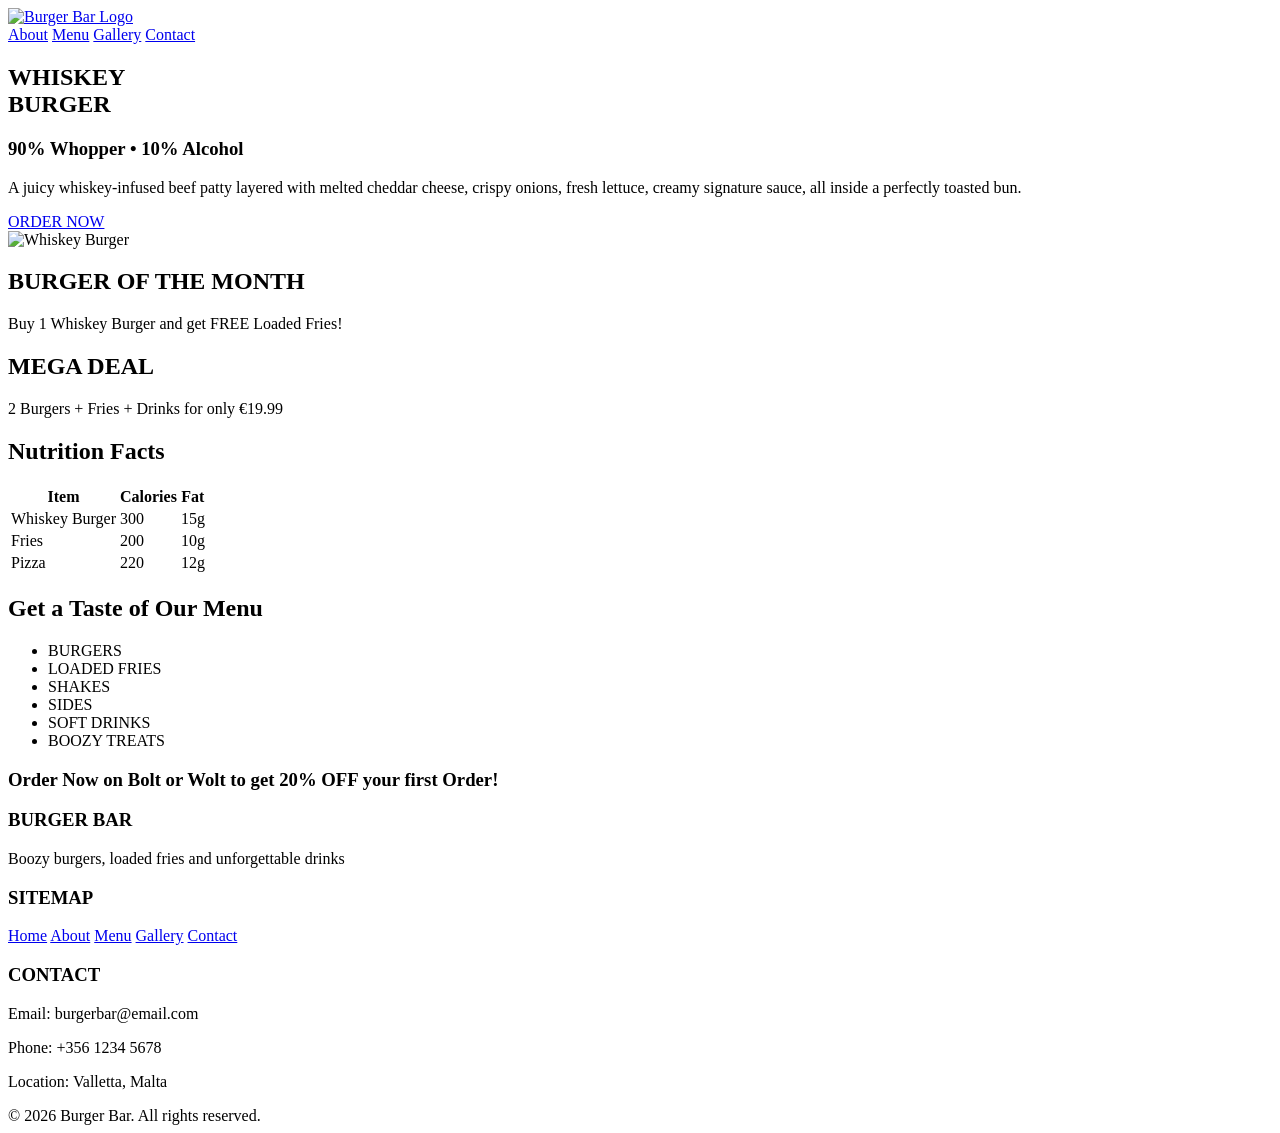
==== index.html @ 1f6b9b0f "homepage" ====
<!DOCTYPE html>
<html>
<head>
	<meta charset="UTF-8">
	<title>Burger Bar</title>
	<link rel="stylesheet" href="css/BurgerBar.css">
<link rel="preconnect" href="https://fonts.googleapis.com">


<link rel="preconnect" href="https://fonts.gstatic.com" crossorigin>

<link href="https://fonts.googleapis.com/css2?family=Poppins:wght@300;400;500;700;900&display=swap" rel="stylesheet">

</head>
<body>


<!-- Navigation Bar -->
<nav class="navbar">
    
    <!-- Logo on left side of the nav bar -->
    <div class="logo">
        <a href="burgerbar.html">
           <img src="images/burgerbarlogo.png" alt="Burger Bar Logo">
        </a>
    </div>

    <!-- Navigation Links -->
    <div class="nav-links">
        <a href="about.html">About</a>
        <a href="menu.html">Menu</a>
        <a href="gallery.html">Gallery</a>
        <a href="contact.html">Contact</a>
    </div>

</nav>


<div class="hero">

    <div class="hero-text">
        <h2>WHISKEY<br>BURGER</h2>

        <h3>90% Whopper • 10% Alcohol</h3>

        <p>
            A juicy whiskey-infused beef patty layered with melted cheddar cheese,
            crispy onions, fresh lettuce, creamy signature sauce,
            all inside a perfectly toasted bun.
        </p>

        <a href="menu.html" class="hero-btn">ORDER NOW</a>
    </div>

    <div class="hero-image">
        <img src="images/burger.png" alt="Whiskey Burger">
    </div>

</div>

<section class="promo-slider">

    <div class="promo-track">

        <!-- SLIDE 1 -->
        <div class="promo-slide">
            <h2> BURGER OF THE MONTH </h2>
            <p>Buy 1 Whiskey Burger and get FREE Loaded Fries!</p>
        </div>

        <!-- SLIDE 2 -->
        <div class="promo-slide">
            <h2> MEGA DEAL </h2>
            <p>2 Burgers + Fries + Drinks for only €19.99</p>
        </div>

    </div>

</section>


<h2 class="section-title">Nutrition Facts</h2>
    <table>
        <tr>
            <th>Item</th>
            <th>Calories</th>
            <th>Fat</th>
        </tr>
        <tr>
            <td>Whiskey Burger</td>
            <td>300</td>
            <td>15g</td>
        </tr>
        <tr>
            <td>Fries</td>
            <td>200</td>
            <td>10g</td>
        </tr>
        <tr>
            <td>Pizza</td>
            <td>220</td>
            <td>12g</td>
        </tr>
    </table>

<h2 class="section-title">Get a Taste of Our Menu</h2>

<ul class="menu">
    <li>
        BURGERS
    </li>
    <li>
        LOADED FRIES
    </li>
    <li>      
        SHAKES
    </li>
    <li>        
        SIDES
    </li>
    <li>
        SOFT DRINKS
    </li>
 <li>
        BOOZY TREATS
    </li>
</ul>


<div class="bottombar">
    <h3>Order Now on Bolt or Wolt to get 20% OFF your first Order!</h3>
</div>

<footer class="footer">

    <div class="footer-container">

        <div class="footer-box">
            <h3>BURGER BAR</h3>

            <p>
                Boozy burgers, loaded fries and unforgettable drinks
            </p>
        </div>

        <div class="footer-box">
            <h3>SITEMAP</h3>

            <a href="BurgerBar.html">Home</a>
            <a href="about.html">About</a>
            <a href="menu.html">Menu</a>
            <a href="gallery.html">Gallery</a>
            <a href="contact.html">Contact</a>
        </div>

        <div class="footer-box">
            <h3>CONTACT</h3>

            <p>Email: burgerbar@email.com</p>
            <p>Phone: +356 1234 5678</p>
            <p>Location: Valletta, Malta</p>
        </div>

    </div>

    <div class="footer-bottom">
        © 2026 Burger Bar. All rights reserved.
    </div>

</footer>


</body>
</html>
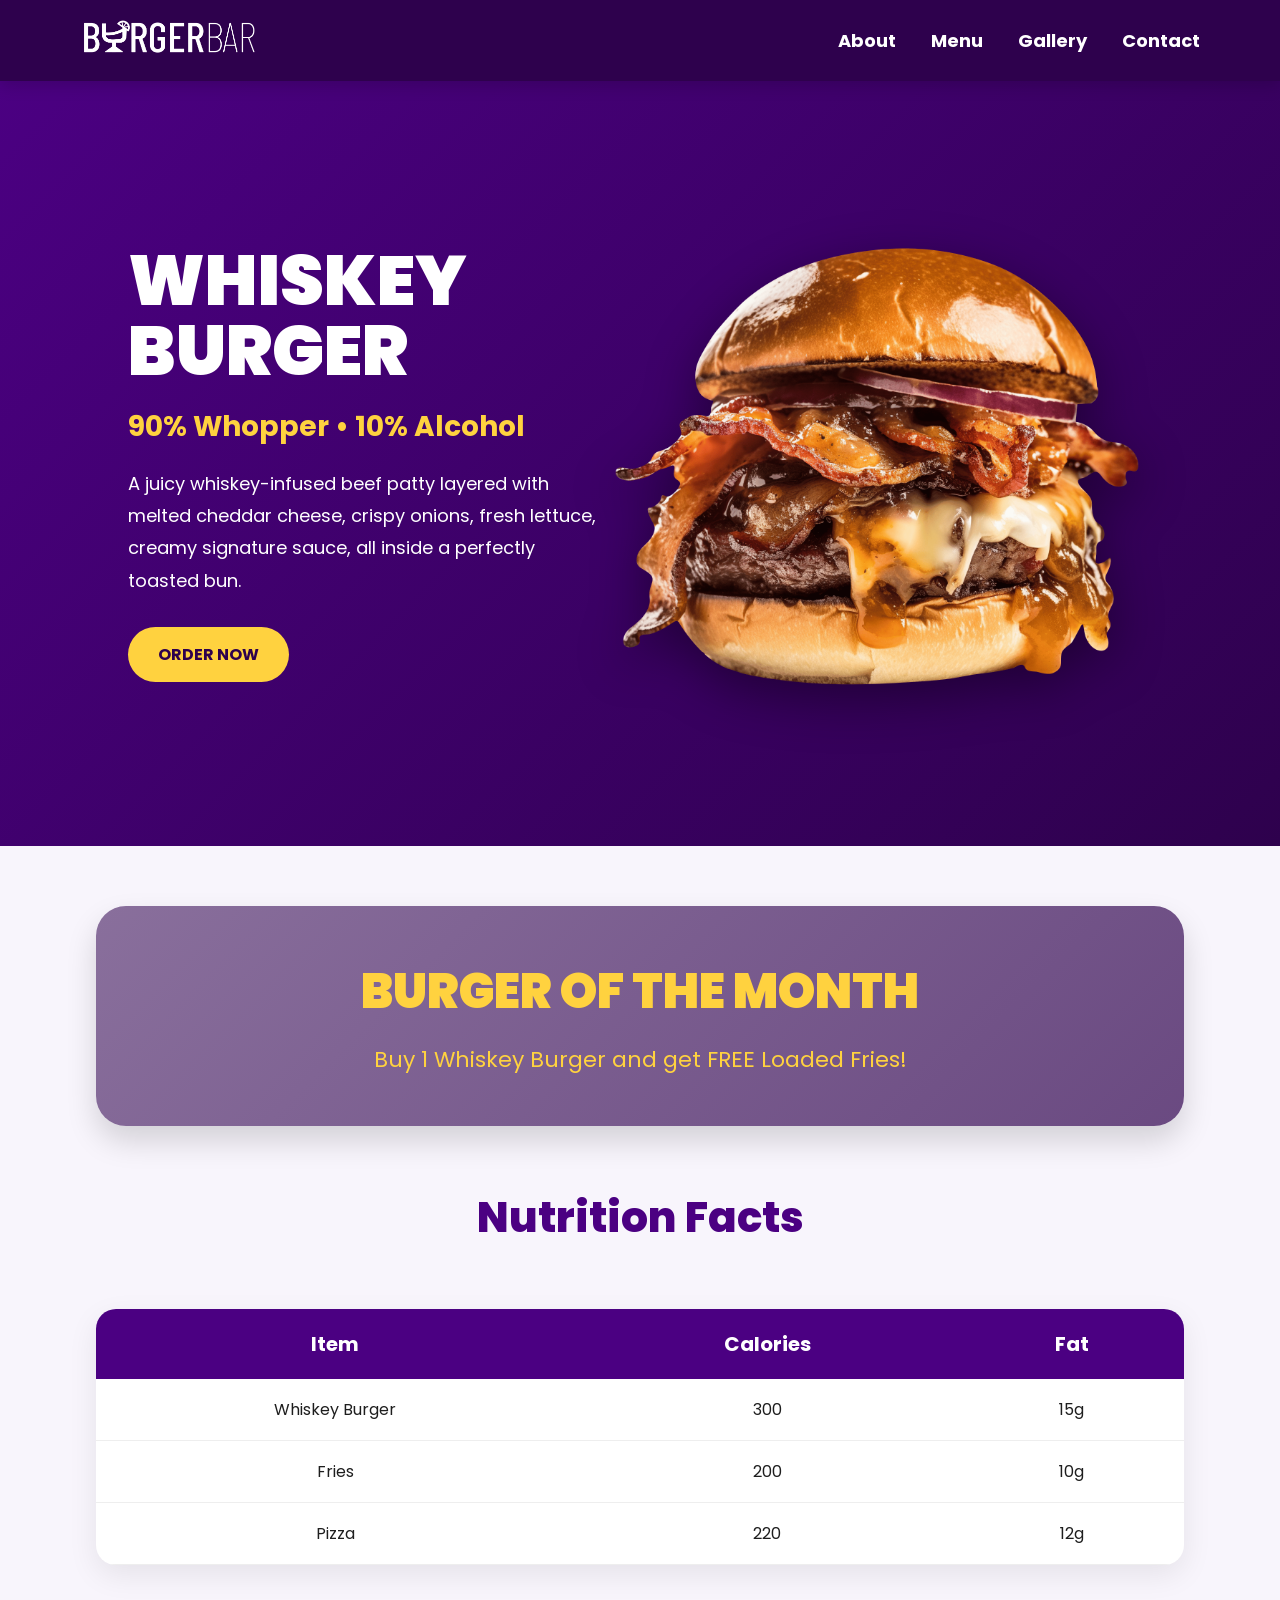
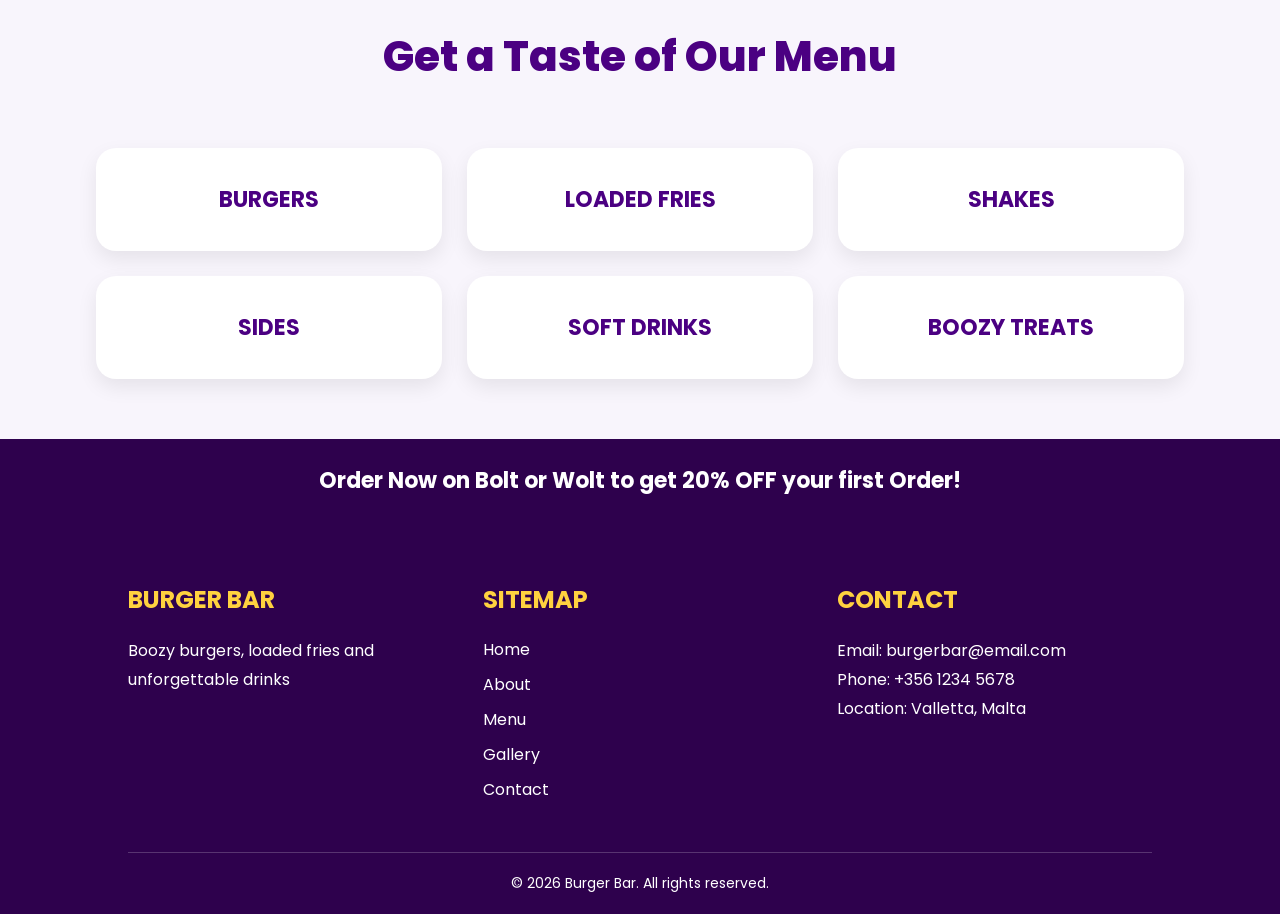
==== commit 49a6a4d0: "Update index.html" ====
--- a/index.html
+++ b/index.html
@@ -20,7 +20,7 @@
     
     <!-- Logo on left side of the nav bar -->
     <div class="logo">
-        <a href="burgerbar.html">
+        <a href="index.html">
            <img src="images/burgerbarlogo.png" alt="Burger Bar Logo">
         </a>
     </div>
@@ -171,4 +171,4 @@
 
 
 </body>
-</html>+</html>
--- a/css/BurgerBar.css
+++ b/css/BurgerBar.css
@@ -0,0 +1,807 @@
+/* =========================
+   GLOBAL STYLES
+========================= */
+
+*{
+    margin:0;
+    padding:0;
+    box-sizing:border-box;
+}
+
+body{
+    font-family:'Poppins', sans-serif;
+    background:#F8F5FC;
+    color:#1E1E1E;
+    overflow-x:hidden;
+}
+
+/* =========================
+   NAVBAR
+========================= */
+
+.navbar{
+    width:100%;
+    background:#2E014D;
+    display:flex;
+    justify-content:space-between;
+    align-items:center;
+    padding:20px 80px;
+    position:sticky;
+    top:0;
+    z-index:1000;
+    box-shadow:0 5px 15px rgba(0,0,0,0.15);
+}
+
+.logo img{
+    width:180px;
+    height:auto;
+}
+
+.nav-links{
+    display:flex;
+    gap:35px;
+}
+
+.nav-links a{
+    text-decoration:none;
+    color:white;
+    font-size:18px;
+    font-weight:bold;
+    position:relative;
+    transition:0.3s ease;
+}
+
+.nav-links a:hover{
+    color:#FFD23F;
+}
+
+.nav-links a::after{
+    content:"";
+    position:absolute;
+    width:0%;
+    height:3px;
+    background:#FFD23F;
+    left:0;
+    bottom:-8px;
+    transition:0.3s;
+    border-radius:10px;
+}
+
+.nav-links a:hover::after{
+    width:100%;
+}
+
+/* =========================
+   HERO SECTION
+========================= */
+
+.hero{
+    display:flex;
+    justify-content:space-between;
+    align-items:center;
+    padding:80px 10%;
+    background:linear-gradient(
+        135deg,
+        #4B0082 0%,
+        #2E014D 100%
+    );
+    color:white;
+    min-height:85vh;
+}
+
+.hero-text{
+    flex:1;
+}
+
+.hero-text h2{
+    font-size:70px;
+    font-weight:900;
+    line-height:1;
+    margin-bottom:20px;
+}
+
+.hero-text h3{
+    font-size:28px;
+    color:#FFD23F;
+    margin-bottom:20px;
+}
+
+.hero-text p{
+    font-size:18px;
+    line-height:1.8;
+    max-width:600px;
+    margin-bottom:30px;
+}
+
+/* HERO BUTTON */
+
+.hero-btn{
+    display:inline-block;
+    background:#FFD23F;
+    color:#2E014D;
+    padding:15px 30px;
+    border-radius:50px;
+    text-decoration:none;
+    font-weight:bold;
+    transition:0.3s ease;
+}
+
+.hero-btn:hover{
+    transform:translateY(-3px);
+    background:white;
+}
+
+/* HERO IMAGE */
+
+.hero-image img{
+    width:550px;
+    max-width:100%;
+    filter:drop-shadow(0 15px 25px rgba(0,0,0,0.4));
+    transition:0.4s ease;
+}
+
+.hero-image img:hover{
+    transform:scale(1.05) rotate(-2deg);
+}
+
+/* =========================
+   SECTION TITLE
+========================= */
+
+.section-title{
+    text-align:center;
+    font-size:42px;
+    color:#4B0082;
+    margin-top:60px;
+    margin-bottom:20px;
+    font-weight:800;
+}
+
+/* =========================
+   TABLE
+========================= */
+
+table{
+    width:85%;
+    margin:60px auto;
+    border-collapse:collapse;
+    background:white;
+    border-radius:20px;
+    overflow:hidden;
+    box-shadow:0 10px 30px rgba(0,0,0,0.08);
+}
+
+th{
+    background:#4B0082;
+    color:white;
+    padding:20px;
+    font-size:20px;
+}
+
+td{
+    padding:18px;
+    text-align:center;
+    font-size:16px;
+    border-bottom:1px solid #eee;
+}
+
+tr:hover{
+    background:#FFF6D8;
+    transition:0.3s;
+}
+
+/* =========================
+   HOMEPAGE MENU GRID
+========================= */
+
+.menu{
+    width:85%;
+    margin:60px auto;
+    display:grid;
+    grid-template-columns:repeat(3, 1fr);
+    gap:25px;
+    list-style:none;
+}
+
+.menu li{
+    background:white;
+    padding:35px;
+    text-align:center;
+    border-radius:20px;
+    font-size:22px;
+    font-weight:bold;
+    color:#4B0082;
+    box-shadow:0 8px 20px rgba(0,0,0,0.08);
+    transition:0.3s ease;
+}
+
+.menu li:hover{
+    transform:translateY(-10px);
+    background:#FFD23F;
+    color:#2E014D;
+}
+
+/* =========================
+   BOTTOM BAR
+========================= */
+
+.bottombar{
+    background:#2E014D;
+    color:white;
+    text-align:center;
+    padding:25px;
+    margin-top:60px;
+}
+
+.bottombar h3{
+    font-size:22px;
+}
+
+/* =========================
+   PAGE HEADER
+========================= */
+
+.page-header{
+        background:linear-gradient(
+        135deg,
+        #4B0082 0%,
+        #2E014D 100%
+    );
+
+    color:white;
+    text-align:center;
+    padding:100px 20px;
+}
+
+.page-header h1{
+    font-size:70px;
+    font-weight:900;
+    margin-bottom:15px;
+}
+
+.page-header p{
+    font-size:20px;
+    color:#FFD23F;
+}
+
+/* =========================
+   ABOUT HERO
+========================= */
+
+.about-hero{
+    height:60vh;
+
+    background:linear-gradient(
+         135deg,
+        #4B0082 0%,
+        #2E014D 100%
+    ),
+    url("burger-hero.jpg");
+
+    background-size:cover;
+    background-position:center;
+
+    display:flex;
+    justify-content:center;
+    align-items:center;
+
+    text-align:center;
+    color:white;
+}
+
+.about-hero h1{
+    font-size:90px;
+    font-weight:900;
+}
+
+.about-hero p{
+    font-size:22px;
+    color:#FFD23F;
+    margin-top:10px;
+}
+
+/* =========================
+   ABOUT SECTION
+========================= */
+
+.about-section{
+    display:flex;
+    align-items:center;
+    gap:60px;
+
+    padding:100px 10%;
+    background:#F8F5FC;
+}
+
+.about-text{
+    flex:1;
+}
+
+.about-text h2{
+    font-size:45px;
+    color:#4B0082;
+    margin-bottom:20px;
+}
+
+.about-text p{
+    line-height:1.8;
+    margin-bottom:20px;
+    font-size:18px;
+}
+
+.about-image{
+    flex:1;
+}
+
+.about-image img{
+    width:90%;
+    border-radius:25px;
+
+    box-shadow:0 15px 30px rgba(0,0,0,0.2);
+}
+
+/* =========================
+   FEATURES
+========================= */
+
+.about-features{
+    display:grid;
+    grid-template-columns:repeat(3,1fr);
+
+    gap:30px;
+    padding:80px 10%;
+}
+
+.feature-card{
+    background:white;
+    padding:40px;
+    border-radius:25px;
+    text-align:center;
+
+    box-shadow:0 10px 25px rgba(0,0,0,0.08);
+
+    transition:0.3s ease;
+}
+
+.feature-card:hover{
+    transform:translateY(-10px);
+    background:#FFD23F;
+}
+
+.feature-card h3{
+    color:#4B0082;
+    margin-bottom:15px;
+}
+
+/* =========================
+   CTA
+========================= */
+
+.about-cta{
+    background:#2E014D;
+    color:white;
+    text-align:center;
+    padding:100px 20px;
+}
+
+.about-cta h2{
+    font-size:40px;
+    margin-bottom:30px;
+}
+
+/* =========================
+   FOOD MENU GRID
+========================= */
+
+.food-grid{
+    width:85%;
+    margin:80px auto;
+
+    display:grid;
+    grid-template-columns:repeat(2,1fr);
+    gap:40px;
+}
+
+.food-card{
+    background:white;
+    border-radius:25px;
+    overflow:hidden;
+
+    box-shadow:0 10px 25px rgba(0,0,0,0.1);
+
+    transition:0.3s ease;
+}
+
+.food-card:hover{
+    transform:translateY(-10px);
+}
+
+.food-card img{
+    width:100%;
+    height:300px;
+    object-fit:cover;
+}
+
+.food-card h3{
+    font-size:28px;
+    color:#4B0082;
+    padding:20px 20px 10px;
+}
+
+.food-card p{
+    padding:0 20px 20px;
+}
+
+.food-card span{
+    display:block;
+    padding:0 20px 25px;
+
+    color:#FFD23F;
+    font-size:24px;
+    font-weight:bold;
+}
+
+/* =========================
+   GALLERY
+========================= */
+
+.gallery-grid{
+    width:85%;
+    margin:80px auto;
+
+    display:grid;
+    grid-template-columns:repeat(3,1fr);
+    gap:25px;
+}
+
+.gallery-grid img{
+    width:100%;
+    height:300px;
+    object-fit:cover;
+
+    border-radius:20px;
+
+    transition:0.3s ease;
+
+    box-shadow:0 10px 20px rgba(0,0,0,0.1);
+}
+
+.gallery-grid img:hover{
+    transform:scale(1.03);
+}
+
+/* =========================
+   CONTACT PAGE
+========================= */
+
+.contact-section{
+    padding:100px 20px;
+
+    display:flex;
+    justify-content:center;
+}
+
+.contact-container{
+    width:100%;
+    max-width:700px;
+
+    background:white;
+    padding:50px;
+
+    border-radius:25px;
+
+    box-shadow:0 10px 30px rgba(0,0,0,0.1);
+}
+
+.contact-container h2{
+    color:#4B0082;
+    font-size:40px;
+    margin-bottom:30px;
+}
+
+form{
+    display:flex;
+    flex-direction:column;
+}
+
+input,
+textarea{
+    padding:18px;
+    margin-bottom:20px;
+
+    border:2px solid #ddd;
+    border-radius:15px;
+
+    font-size:16px;
+    font-family:'Poppins', sans-serif;
+}
+
+input:focus,
+textarea:focus{
+    border-color:#4B0082;
+    outline:none;
+}
+
+button{
+    background:#FFD23F;
+    color:#2E014D;
+
+    border:none;
+
+    padding:18px;
+
+    border-radius:50px;
+
+    font-size:18px;
+    font-weight:bold;
+
+    cursor:pointer;
+
+    transition:0.3s ease;
+}
+
+button:hover{
+    background:#4B0082;
+    color:white;
+}
+
+/* =========================
+   RESPONSIVE
+========================= */
+
+@media(max-width:1000px){
+
+    .hero{
+        flex-direction:column;
+        text-align:center;
+        gap:50px;
+    }
+
+    .hero-text h2{
+        font-size:55px;
+    }
+
+    .menu{
+        grid-template-columns:1fr 1fr;
+    }
+}
+
+@media(max-width:900px){
+
+    .about-section{
+        flex-direction:column;
+    }
+
+    .about-features{
+        grid-template-columns:1fr;
+    }
+
+    .food-grid{
+        grid-template-columns:1fr;
+    }
+
+    .gallery-grid{
+        grid-template-columns:1fr;
+    }
+
+    .page-header h1{
+        font-size:50px;
+    }
+
+    .about-hero h1{
+        font-size:60px;
+    }
+}
+
+@media(max-width:768px){
+
+    .navbar{
+        flex-direction:column;
+        gap:20px;
+        padding:20px;
+    }
+
+    .nav-links{
+        flex-wrap:wrap;
+        justify-content:center;
+    }
+
+    .hero{
+        padding:60px 30px;
+    }
+
+    .hero-text h2{
+        font-size:45px;
+    }
+
+    .hero-text h3{
+        font-size:24px;
+    }
+
+    .menu{
+        grid-template-columns:1fr;
+    }
+
+    table{
+        width:95%;
+    }
+}
+
+/* =========================
+   FOOTER
+========================= */
+
+.footer{
+    background:#2E014D;
+    color:white;
+    padding:60px 10% 20px;
+}
+
+.footer-container{
+    display:grid;
+    grid-template-columns:repeat(3,1fr);
+    gap:40px;
+}
+
+.footer-box h3{
+    color:#FFD23F;
+    margin-bottom:20px;
+    font-size:24px;
+}
+
+.footer-box p{
+    line-height:1.8;
+}
+
+.footer-box a{
+    display:block;
+    color:white;
+    text-decoration:none;
+    margin-bottom:10px;
+    transition:0.3s;
+}
+
+.footer-box a:hover{
+    color:#FFD23F;
+}
+
+.footer-bottom{
+    text-align:center;
+    margin-top:40px;
+    border-top:1px solid rgba(255,255,255,0.2);
+    padding-top:20px;
+    font-size:14px;
+}
+
+@media(max-width:768px){
+
+    .footer-container{
+        grid-template-columns:1fr;
+        text-align:center;
+    }
+
+}
+
+/* =========================
+   PROMO SLIDER
+========================= */
+
+.promo-slider{
+    width:85%;
+    height:220px;
+
+    margin:60px auto;
+
+    overflow:hidden;
+
+    border-radius:30px;
+
+    position:relative;
+
+    box-shadow:0 15px 30px rgba(0,0,0,0.15);
+}
+
+/* TRACK */
+
+.promo-track{
+    display:flex;
+    width:200%; /* ONLY 2 slides */
+    height:100%;
+
+    animation:slidePromo 8s infinite;
+}
+
+/* INDIVIDUAL SLIDES */
+
+.promo-slide{
+    width:50%;
+
+    flex-shrink:0;
+
+    display:flex;
+    flex-direction:column;
+    justify-content:center;
+    align-items:center;
+
+    text-align:center;
+
+    padding:40px;
+
+    color:white;
+}
+
+
+/* FIRST SLIDE WITH IMAGE BACKGROUND */
+.promo-slide:nth-child(1){
+    background-image: linear-gradient(135deg, rgba(46, 1, 77, 0.55), rgba(46, 1, 77, 0.70)), 
+                      url('images/burgerbite.png');
+    background-size: cover;
+    background-position: center;
+    color: #FFD23F; /* Keeping your text color */
+}
+
+/* SECOND SLIDE WITH IMAGE BACKGROUND */
+.promo-slide:nth-child(2){
+    background-image: linear-gradient(135deg, rgba(46, 1, 77, 0.55), rgba(46, 1, 77, 0.70)), 
+                      url('images/couple.png');
+    background-size: cover;
+    background-position: center;
+    color: #FFD23F; /* Keeping your text color */
+}
+
+/* TEXT */
+
+.promo-slide h2{
+    font-size:48px;
+    margin-bottom:15px;
+    font-weight:900;
+}
+
+.promo-slide p{
+    font-size:22px;
+    max-width:700px;
+}
+
+/* ANIMATION */
+
+@keyframes slidePromo{
+
+    /* FIRST SLIDE */
+    0%{
+        transform:translateX(0%);
+    }
+
+    40%{
+        transform:translateX(0%);
+    }
+
+    /* TRANSITION TO SECOND */
+    50%{
+        transform:translateX(-50%);
+    }
+
+    /* HOLD SECOND SLIDE */
+    90%{
+        transform:translateX(-50%);
+    }
+
+    /* RETURN TO FIRST */
+    100%{
+        transform:translateX(0%);
+    }
+}
+
+/* RESPONSIVE */
+
+@media(max-width:768px){
+
+    .promo-slider{
+        width:92%;
+        height:250px;
+    }
+
+    .promo-slide h2{
+        font-size:30px;
+    }
+
+}
